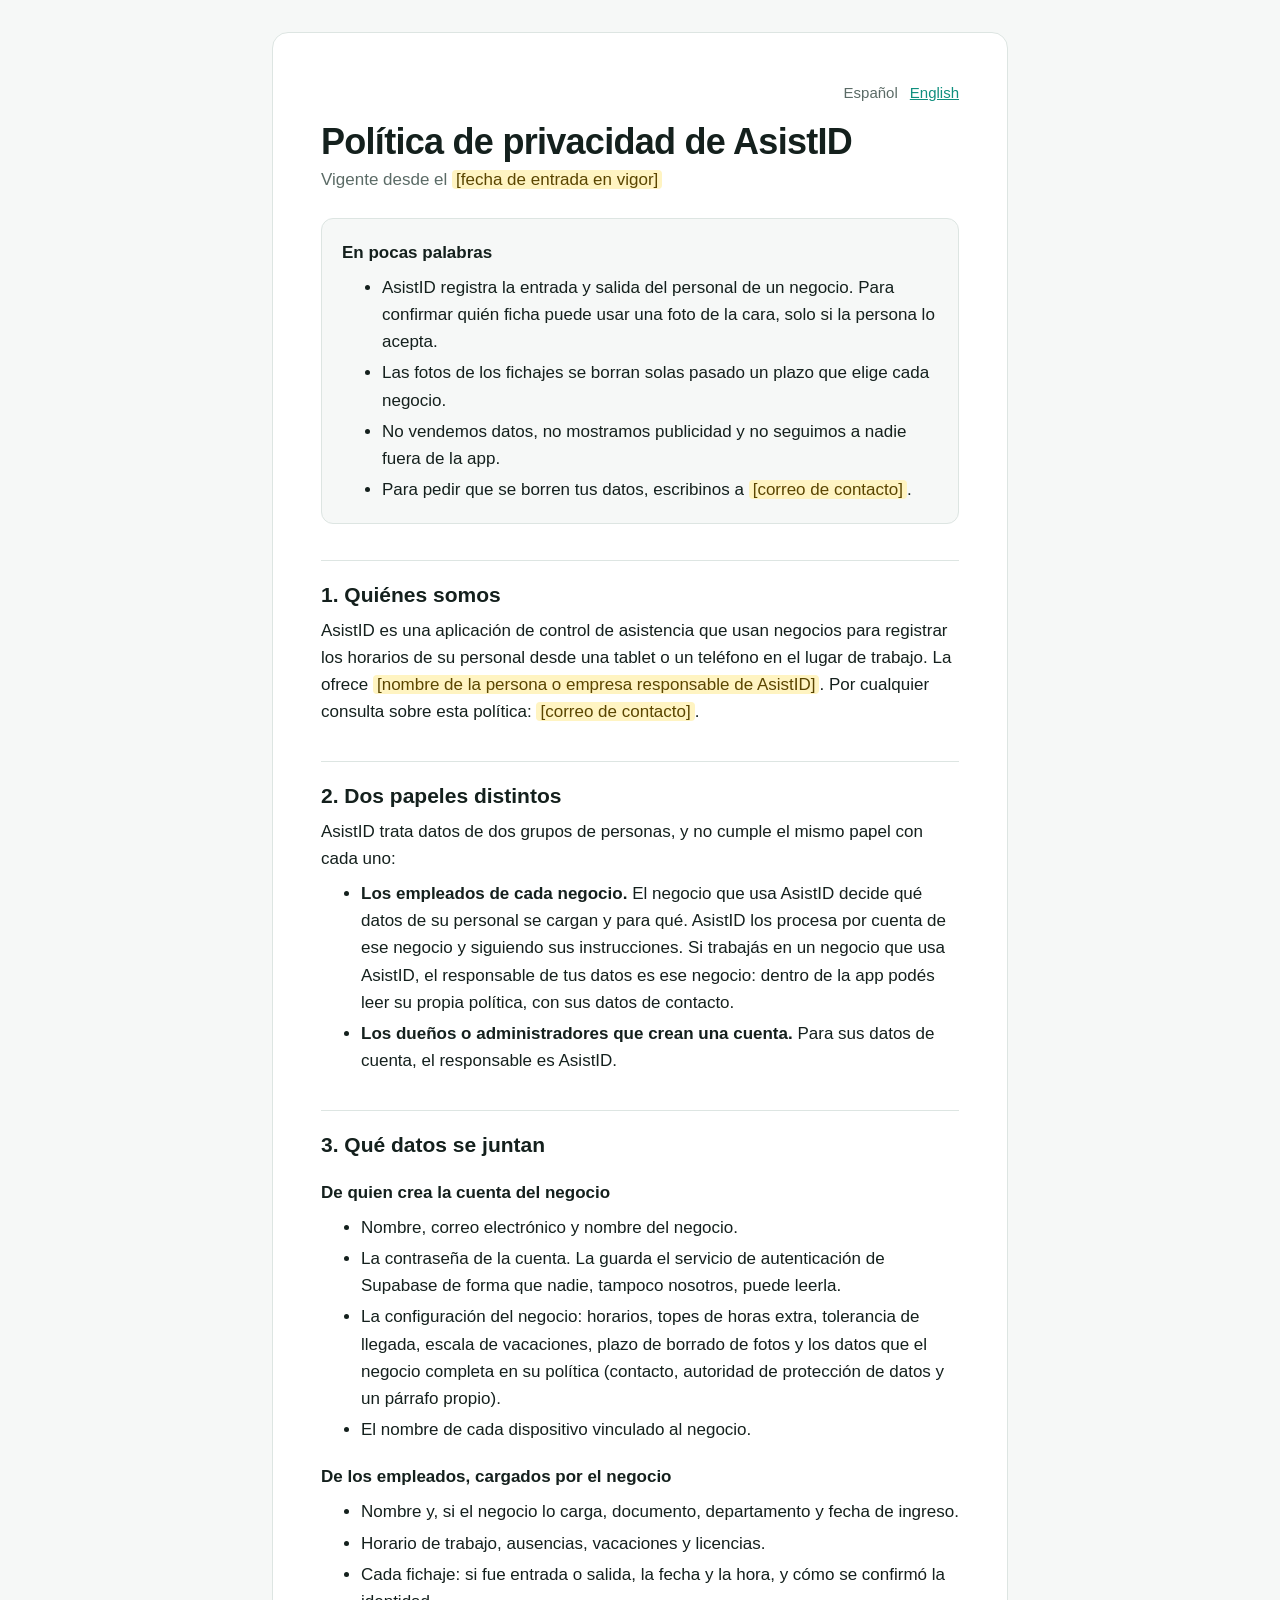
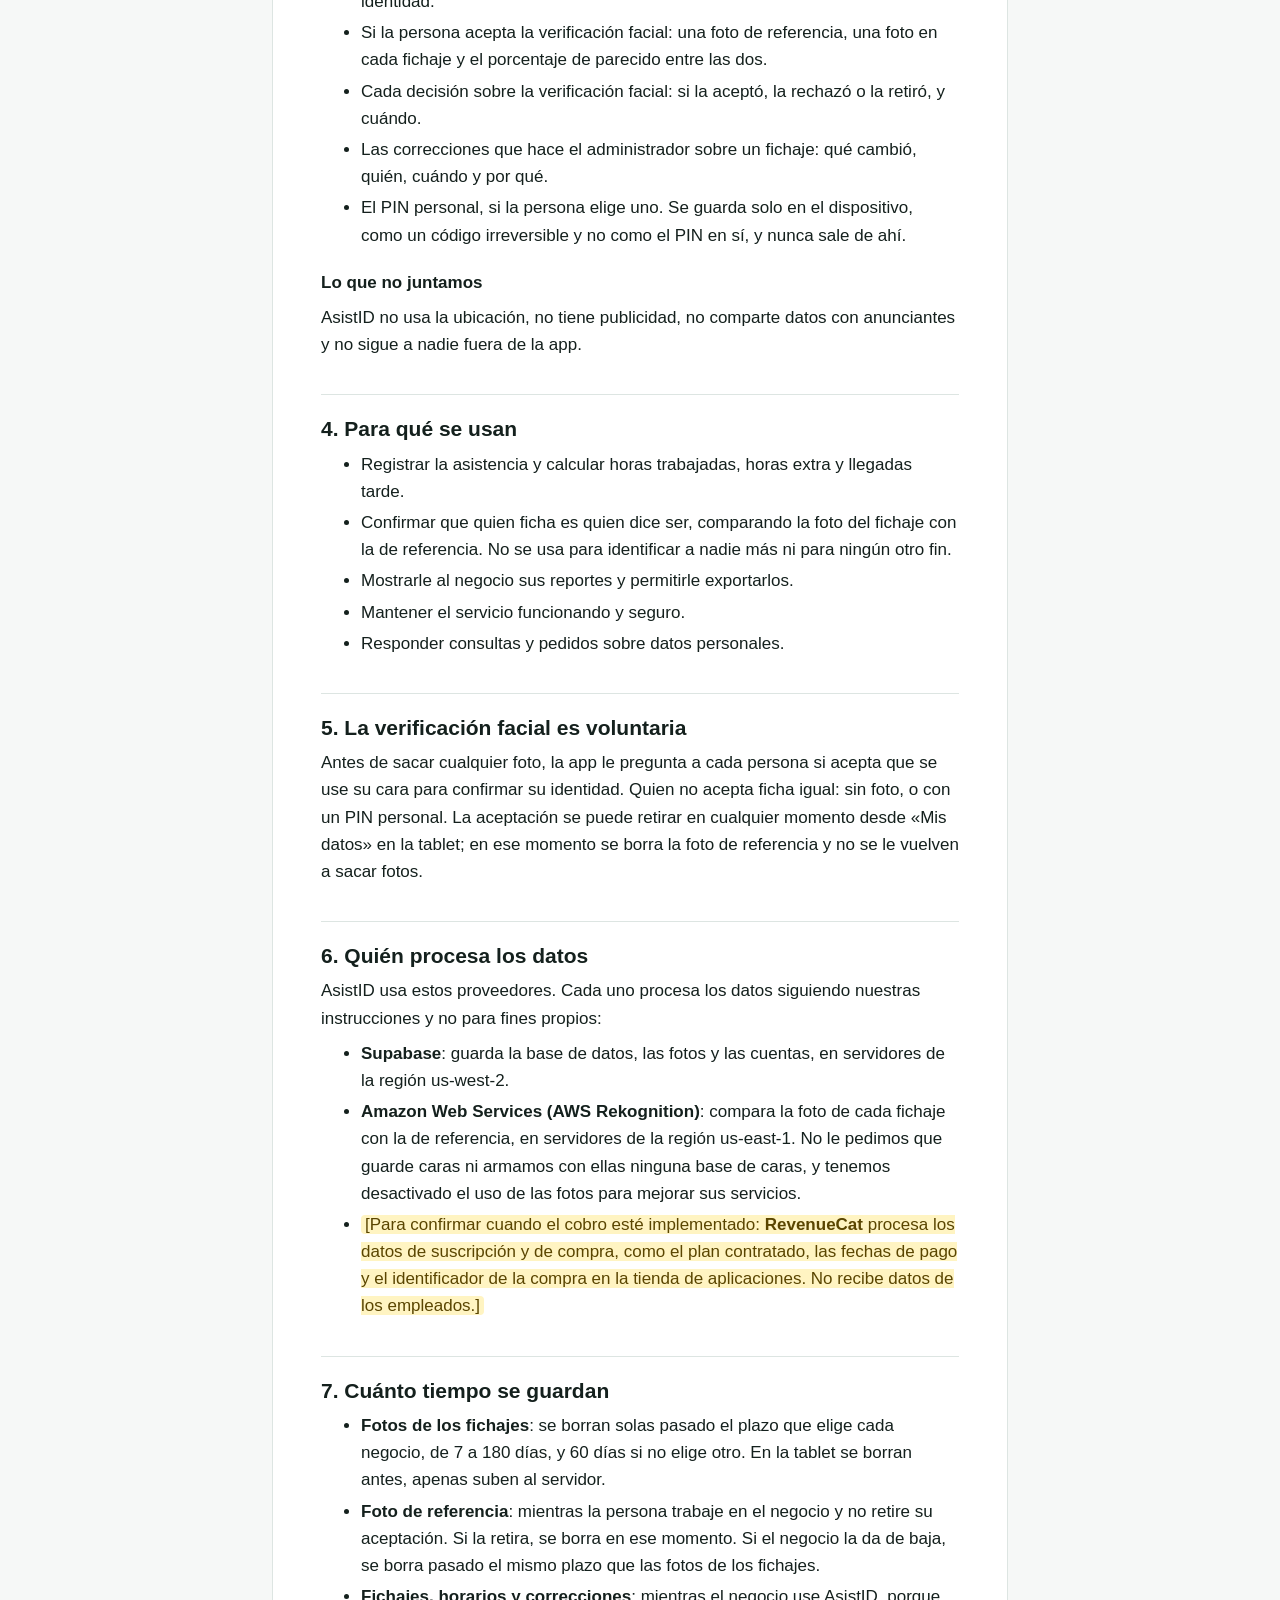
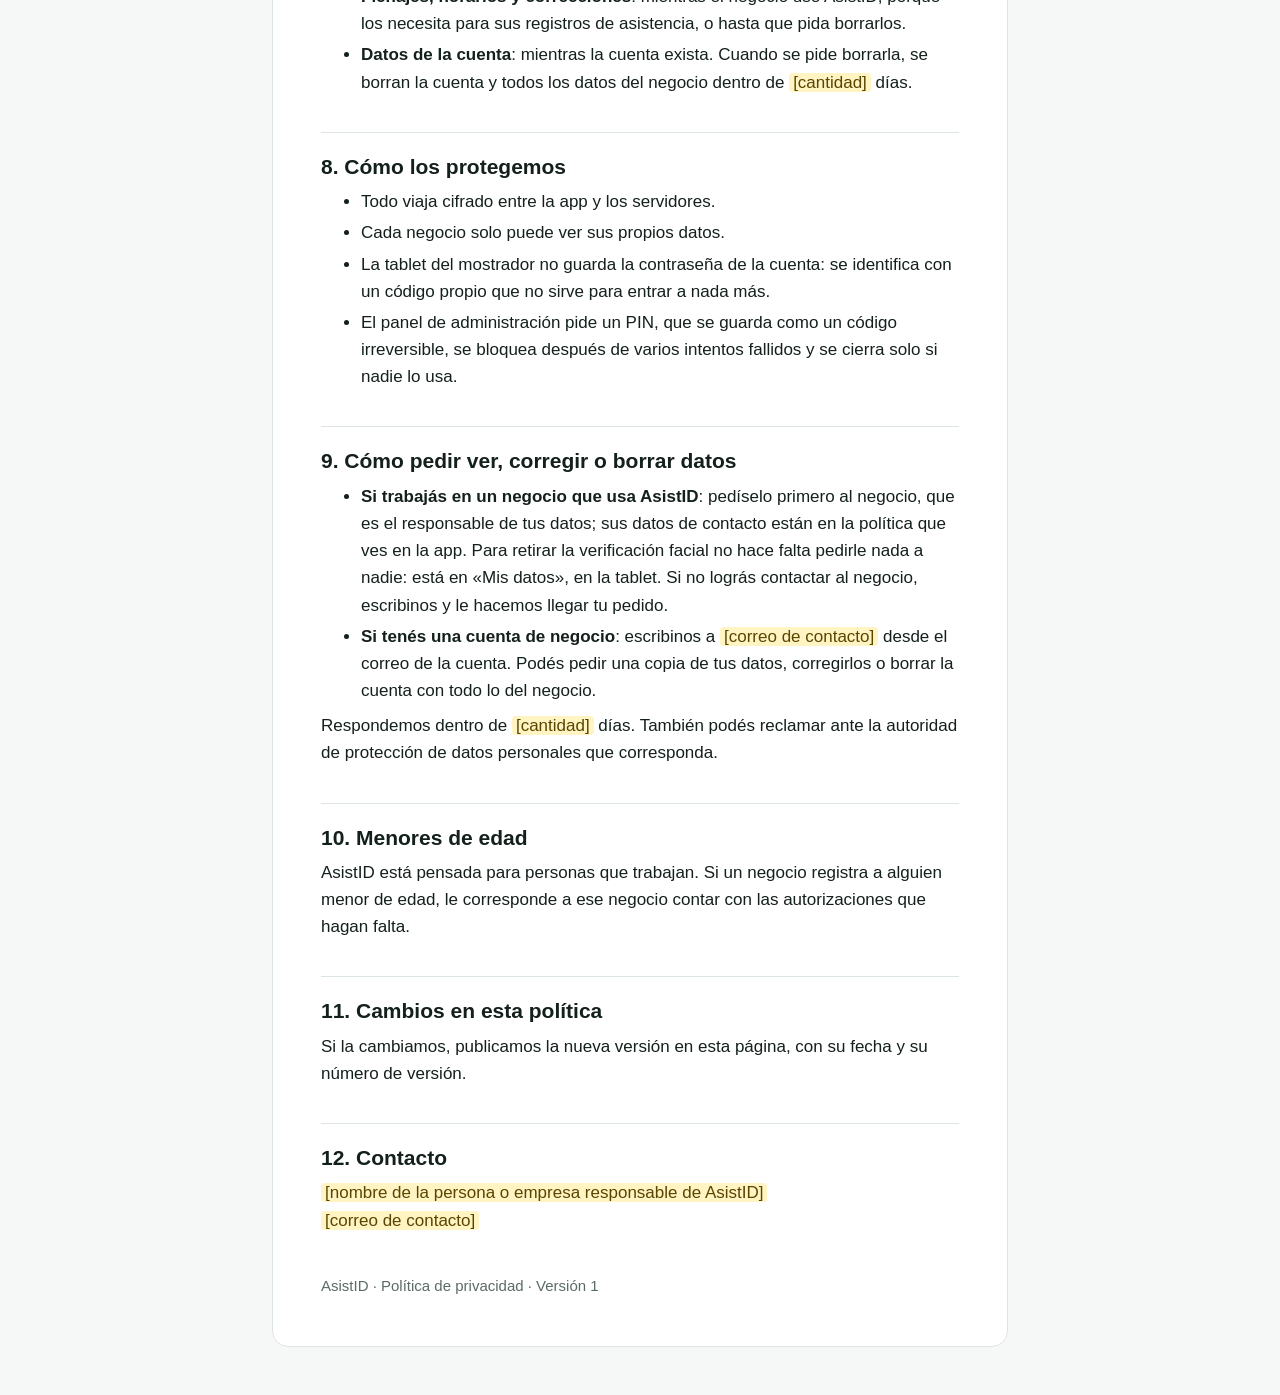
==== index.html @ 2f9e582d "Publica la politica de privacidad de AsistID En espanol (index.html) y en ingles (en/), sin recursos" ====
<!doctype html>
<html lang="es">
  <head>
    <meta charset="utf-8" />
    <meta name="viewport" content="width=device-width, initial-scale=1" />
    <title>Política de privacidad · AsistID</title>
    <meta
      name="description"
      content="Qué datos junta AsistID, para qué, quién los procesa, cuánto tiempo se guardan y cómo pedir que se borren."
    />
    <link rel="alternate" hreflang="en" href="en/" />
    <link rel="stylesheet" href="estilos.css" />
  </head>
  <body>
    <main class="hoja">
      <nav class="idioma" aria-label="Idioma">
        <a href="./" aria-current="page">Español</a>
        <a href="en/" hreflang="en" lang="en">English</a>
      </nav>

      <h1>Política de privacidad de AsistID</h1>
      <p class="vigencia">
        Vigente desde el <span class="completar">[fecha de entrada en vigor]</span>
      </p>

      <div class="resumen">
        <p><strong>En pocas palabras</strong></p>
        <ul>
          <li>
            AsistID registra la entrada y salida del personal de un negocio. Para confirmar quién
            ficha puede usar una foto de la cara, solo si la persona lo acepta.
          </li>
          <li>Las fotos de los fichajes se borran solas pasado un plazo que elige cada negocio.</li>
          <li>No vendemos datos, no mostramos publicidad y no seguimos a nadie fuera de la app.</li>
          <li>
            Para pedir que se borren tus datos, escribinos a
            <span class="completar">[correo de contacto]</span>.
          </li>
        </ul>
      </div>

      <h2>1. Quiénes somos</h2>
      <p>
        AsistID es una aplicación de control de asistencia que usan negocios para registrar los
        horarios de su personal desde una tablet o un teléfono en el lugar de trabajo. La ofrece
        <span class="completar">[nombre de la persona o empresa responsable de AsistID]</span>. Por
        cualquier consulta sobre esta política: <span class="completar">[correo de contacto]</span>.
      </p>

      <h2>2. Dos papeles distintos</h2>
      <p>AsistID trata datos de dos grupos de personas, y no cumple el mismo papel con cada uno:</p>
      <ul>
        <li>
          <strong>Los empleados de cada negocio.</strong> El negocio que usa AsistID decide qué datos
          de su personal se cargan y para qué. AsistID los procesa por cuenta de ese negocio y
          siguiendo sus instrucciones. Si trabajás en un negocio que usa AsistID, el responsable de
          tus datos es ese negocio: dentro de la app podés leer su propia política, con sus datos de
          contacto.
        </li>
        <li>
          <strong>Los dueños o administradores que crean una cuenta.</strong> Para sus datos de
          cuenta, el responsable es AsistID.
        </li>
      </ul>

      <h2>3. Qué datos se juntan</h2>

      <h3>De quien crea la cuenta del negocio</h3>
      <ul>
        <li>Nombre, correo electrónico y nombre del negocio.</li>
        <li>
          La contraseña de la cuenta. La guarda el servicio de autenticación de Supabase de forma
          que nadie, tampoco nosotros, puede leerla.
        </li>
        <li>
          La configuración del negocio: horarios, topes de horas extra, tolerancia de llegada,
          escala de vacaciones, plazo de borrado de fotos y los datos que el negocio completa en su
          política (contacto, autoridad de protección de datos y un párrafo propio).
        </li>
        <li>El nombre de cada dispositivo vinculado al negocio.</li>
      </ul>

      <h3>De los empleados, cargados por el negocio</h3>
      <ul>
        <li>Nombre y, si el negocio lo carga, documento, departamento y fecha de ingreso.</li>
        <li>Horario de trabajo, ausencias, vacaciones y licencias.</li>
        <li>
          Cada fichaje: si fue entrada o salida, la fecha y la hora, y cómo se confirmó la
          identidad.
        </li>
        <li>
          Si la persona acepta la verificación facial: una foto de referencia, una foto en cada
          fichaje y el porcentaje de parecido entre las dos.
        </li>
        <li>Cada decisión sobre la verificación facial: si la aceptó, la rechazó o la retiró, y cuándo.</li>
        <li>
          Las correcciones que hace el administrador sobre un fichaje: qué cambió, quién, cuándo y
          por qué.
        </li>
        <li>
          El PIN personal, si la persona elige uno. Se guarda solo en el dispositivo, como un código
          irreversible y no como el PIN en sí, y nunca sale de ahí.
        </li>
      </ul>

      <h3>Lo que no juntamos</h3>
      <p>
        AsistID no usa la ubicación, no tiene publicidad, no comparte datos con anunciantes y no
        sigue a nadie fuera de la app.
      </p>

      <h2>4. Para qué se usan</h2>
      <ul>
        <li>Registrar la asistencia y calcular horas trabajadas, horas extra y llegadas tarde.</li>
        <li>
          Confirmar que quien ficha es quien dice ser, comparando la foto del fichaje con la de
          referencia. No se usa para identificar a nadie más ni para ningún otro fin.
        </li>
        <li>Mostrarle al negocio sus reportes y permitirle exportarlos.</li>
        <li>Mantener el servicio funcionando y seguro.</li>
        <li>Responder consultas y pedidos sobre datos personales.</li>
      </ul>

      <h2>5. La verificación facial es voluntaria</h2>
      <p>
        Antes de sacar cualquier foto, la app le pregunta a cada persona si acepta que se use su
        cara para confirmar su identidad. Quien no acepta ficha igual: sin foto, o con un PIN
        personal. La aceptación se puede retirar en cualquier momento desde «Mis datos» en la
        tablet; en ese momento se borra la foto de referencia y no se le vuelven a sacar fotos.
      </p>

      <h2>6. Quién procesa los datos</h2>
      <p>
        AsistID usa estos proveedores. Cada uno procesa los datos siguiendo nuestras instrucciones y
        no para fines propios:
      </p>
      <ul>
        <li>
          <strong>Supabase</strong>: guarda la base de datos, las fotos y las cuentas, en servidores
          de la región us-west-2.
        </li>
        <li>
          <strong>Amazon Web Services (AWS Rekognition)</strong>: compara la foto de cada fichaje con
          la de referencia, en servidores de la región us-east-1. No le pedimos que guarde caras ni
          armamos con ellas ninguna base de caras, y tenemos desactivado el uso de las fotos para
          mejorar sus servicios.
        </li>
        <li>
          <span class="completar"
            >[Para confirmar cuando el cobro esté implementado:
            <strong>RevenueCat</strong> procesa los datos de suscripción y de compra, como el plan
            contratado, las fechas de pago y el identificador de la compra en la tienda de
            aplicaciones. No recibe datos de los empleados.]</span
          >
        </li>
      </ul>

      <h2>7. Cuánto tiempo se guardan</h2>
      <ul>
        <li>
          <strong>Fotos de los fichajes</strong>: se borran solas pasado el plazo que elige cada
          negocio, de 7 a 180 días, y 60 días si no elige otro. En la tablet se borran antes, apenas
          suben al servidor.
        </li>
        <li>
          <strong>Foto de referencia</strong>: mientras la persona trabaje en el negocio y no retire
          su aceptación. Si la retira, se borra en ese momento. Si el negocio la da de baja, se
          borra pasado el mismo plazo que las fotos de los fichajes.
        </li>
        <li>
          <strong>Fichajes, horarios y correcciones</strong>: mientras el negocio use AsistID, porque
          los necesita para sus registros de asistencia, o hasta que pida borrarlos.
        </li>
        <li>
          <strong>Datos de la cuenta</strong>: mientras la cuenta exista. Cuando se pide borrarla, se
          borran la cuenta y todos los datos del negocio dentro de
          <span class="completar">[cantidad]</span> días.
        </li>
      </ul>

      <h2>8. Cómo los protegemos</h2>
      <ul>
        <li>Todo viaja cifrado entre la app y los servidores.</li>
        <li>Cada negocio solo puede ver sus propios datos.</li>
        <li>
          La tablet del mostrador no guarda la contraseña de la cuenta: se identifica con un código
          propio que no sirve para entrar a nada más.
        </li>
        <li>
          El panel de administración pide un PIN, que se guarda como un código irreversible, se
          bloquea después de varios intentos fallidos y se cierra solo si nadie lo usa.
        </li>
      </ul>

      <h2>9. Cómo pedir ver, corregir o borrar datos</h2>
      <ul>
        <li>
          <strong>Si trabajás en un negocio que usa AsistID</strong>: pedíselo primero al negocio,
          que es el responsable de tus datos; sus datos de contacto están en la política que ves en
          la app. Para retirar la verificación facial no hace falta pedirle nada a nadie: está en
          «Mis datos», en la tablet. Si no lográs contactar al negocio, escribinos y le hacemos
          llegar tu pedido.
        </li>
        <li>
          <strong>Si tenés una cuenta de negocio</strong>: escribinos a
          <span class="completar">[correo de contacto]</span> desde el correo de la cuenta. Podés
          pedir una copia de tus datos, corregirlos o borrar la cuenta con todo lo del negocio.
        </li>
      </ul>
      <p>
        Respondemos dentro de <span class="completar">[cantidad]</span> días. También podés reclamar
        ante la autoridad de protección de datos personales que corresponda.
      </p>

      <h2>10. Menores de edad</h2>
      <p>
        AsistID está pensada para personas que trabajan. Si un negocio registra a alguien menor de
        edad, le corresponde a ese negocio contar con las autorizaciones que hagan falta.
      </p>

      <h2>11. Cambios en esta política</h2>
      <p>
        Si la cambiamos, publicamos la nueva versión en esta página, con su fecha y su número de
        versión.
      </p>

      <h2>12. Contacto</h2>
      <p>
        <span class="completar">[nombre de la persona o empresa responsable de AsistID]</span><br />
        <span class="completar">[correo de contacto]</span>
      </p>

      <footer>AsistID · Política de privacidad · Versión 1</footer>
    </main>
  </body>
</html>
---- estilos.css ----
/* Política de privacidad de AsistID. Sin fuentes, scripts ni recursos
   externos: una página de privacidad no tiene por qué avisarle a nadie
   quién la está leyendo. */

:root {
  color-scheme: light;
  --fondo: #f6f8f7;
  --hoja: #ffffff;
  --texto: #14201d;
  --suave: #5b6b66;
  --borde: #dde5e2;
  --acento: #0f8f7e;
  --marca-fondo: #fff4c2;
  --marca-texto: #5a4500;
}

@media (prefers-color-scheme: dark) {
  :root {
    color-scheme: dark;
    --fondo: #0d1413;
    --hoja: #141e1c;
    --texto: #e7efec;
    --suave: #9fb1ab;
    --borde: #26332f;
    --acento: #4fd1bd;
    --marca-fondo: #4a3d00;
    --marca-texto: #ffe58a;
  }
}

* {
  box-sizing: border-box;
}

body {
  margin: 0;
  background: var(--fondo);
  color: var(--texto);
  font: 17px/1.6 -apple-system, BlinkMacSystemFont, 'Segoe UI', Roboto, 'Helvetica Neue', Arial,
    sans-serif;
  padding-inline: 16px;
}

.hoja {
  max-width: 46rem;
  margin: 32px auto 48px;
  background: var(--hoja);
  border: 1px solid var(--borde);
  border-radius: 16px;
  padding: clamp(20px, 5vw, 48px);
}

.idioma {
  display: flex;
  justify-content: flex-end;
  gap: 12px;
  font-size: 15px;
}

.idioma a,
a {
  color: var(--acento);
}

.idioma [aria-current='page'] {
  color: var(--suave);
  text-decoration: none;
  pointer-events: none;
}

h1 {
  font-size: clamp(28px, 6vw, 36px);
  line-height: 1.15;
  letter-spacing: -0.02em;
  margin: 16px 0 4px;
}

.vigencia {
  color: var(--suave);
  margin: 0 0 24px;
}

h2 {
  font-size: 21px;
  line-height: 1.3;
  margin: 36px 0 8px;
  padding-top: 20px;
  border-top: 1px solid var(--borde);
}

h3 {
  font-size: 17px;
  margin: 20px 0 4px;
}

p,
ul {
  margin: 8px 0;
}

li {
  margin: 4px 0;
}

/* Lo que falta completar antes de publicar: que se vea de lejos. */
.completar {
  background: var(--marca-fondo);
  color: var(--marca-texto);
  border-radius: 4px;
  padding: 0 4px;
}

.resumen {
  background: var(--fondo);
  border: 1px solid var(--borde);
  border-radius: 12px;
  padding: 12px 20px;
}

footer {
  color: var(--suave);
  font-size: 15px;
  margin-top: 40px;
}
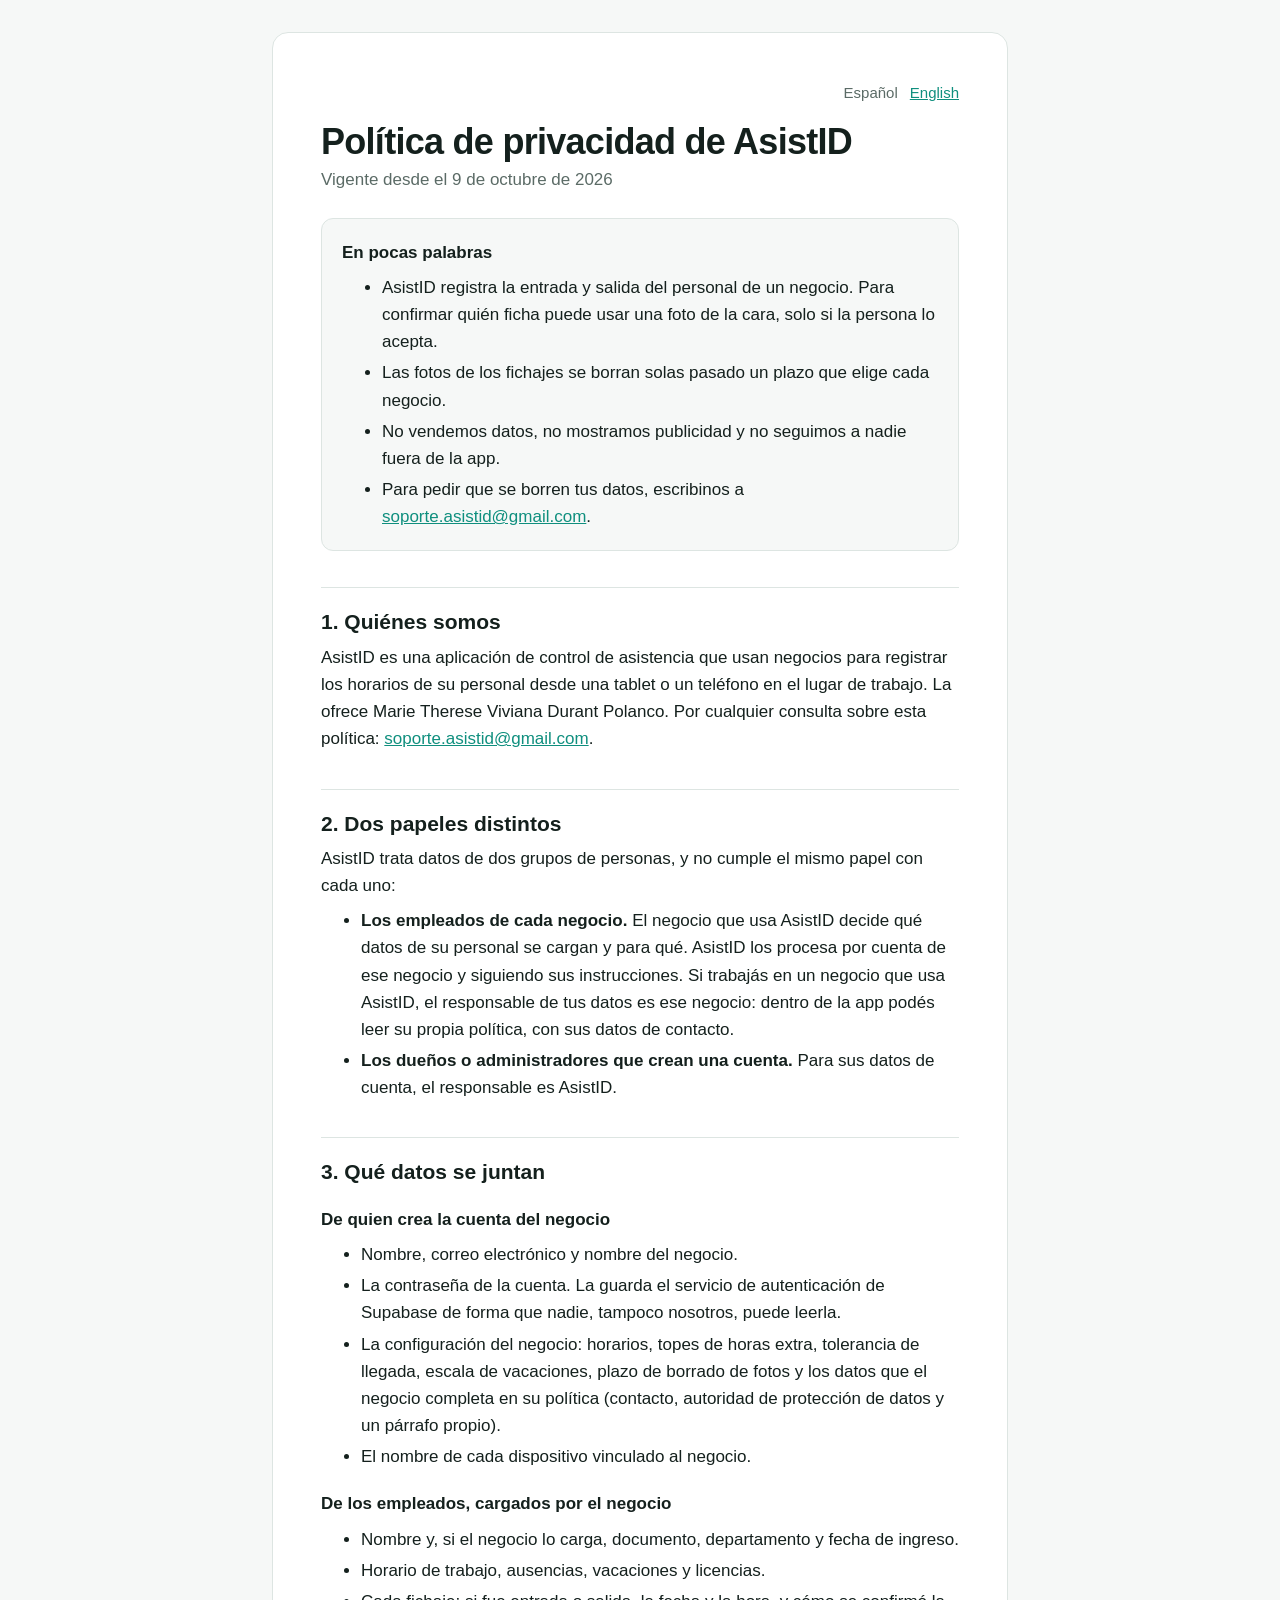
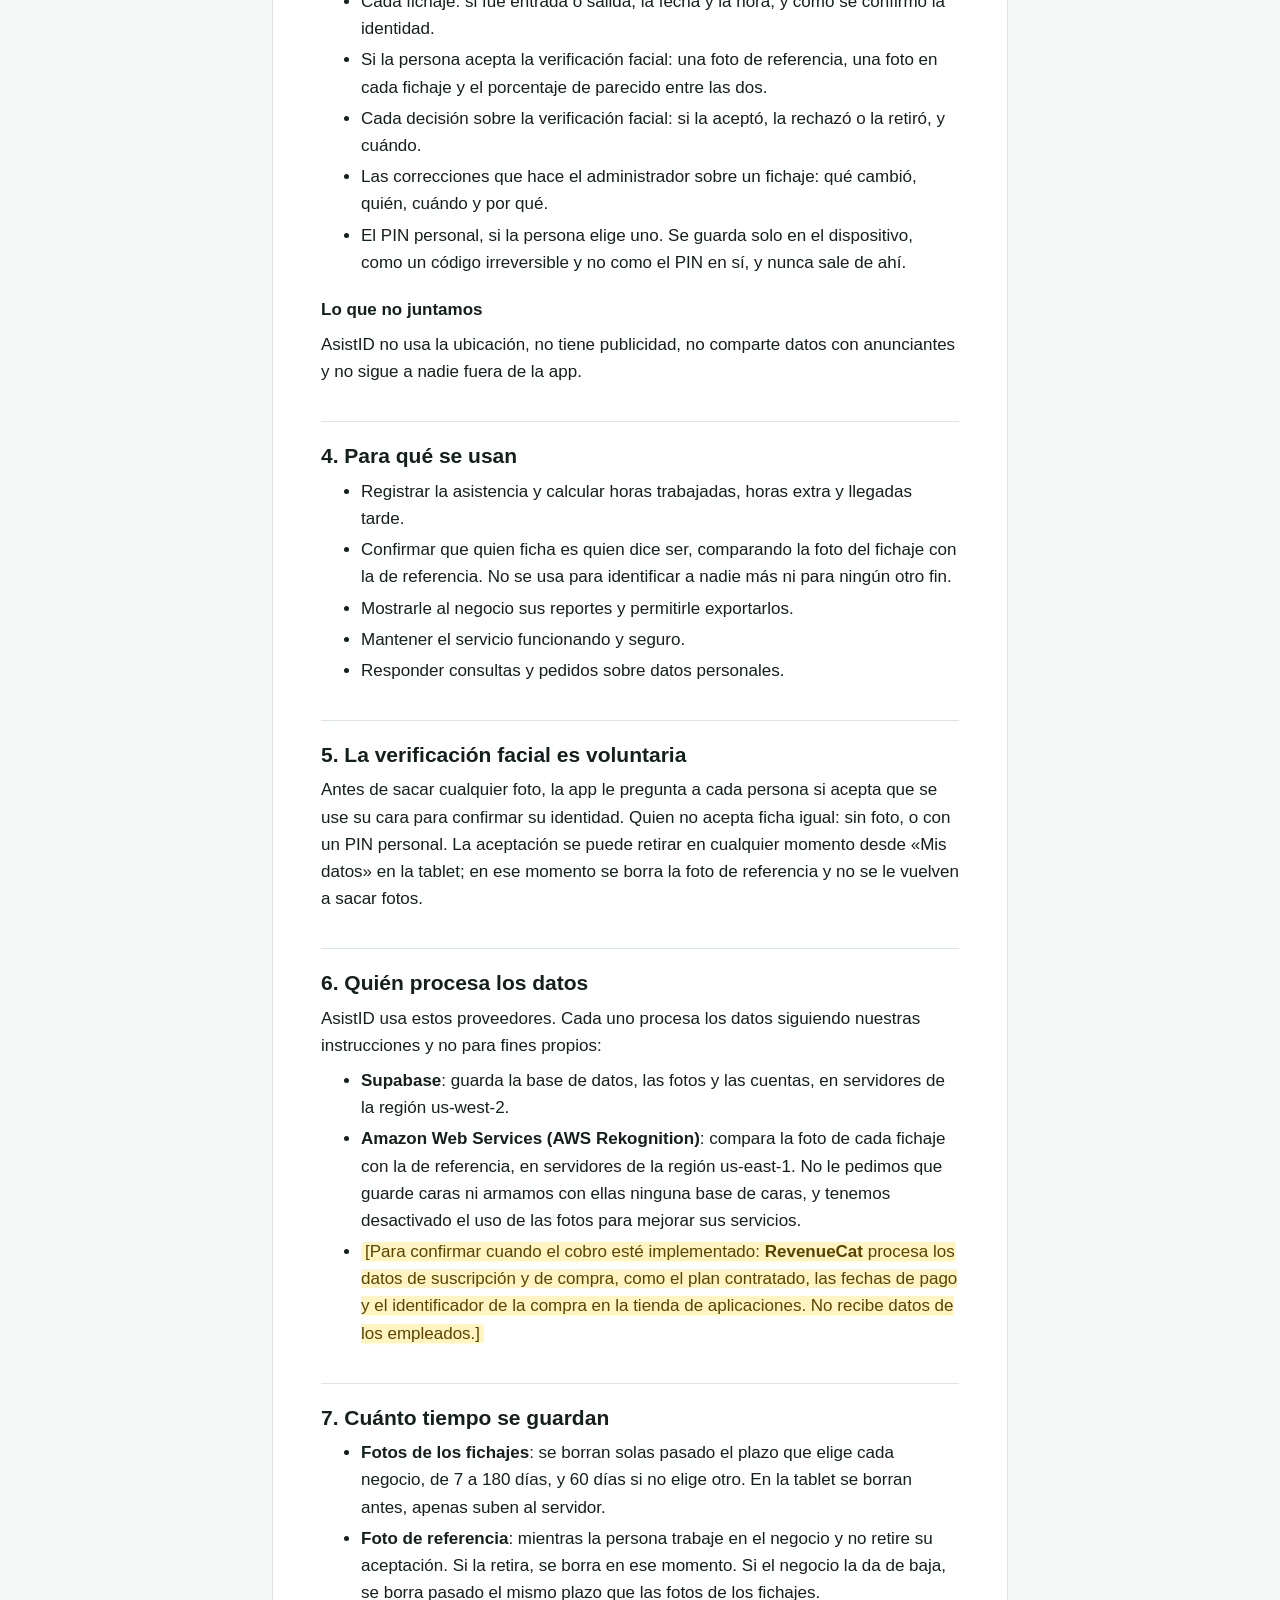
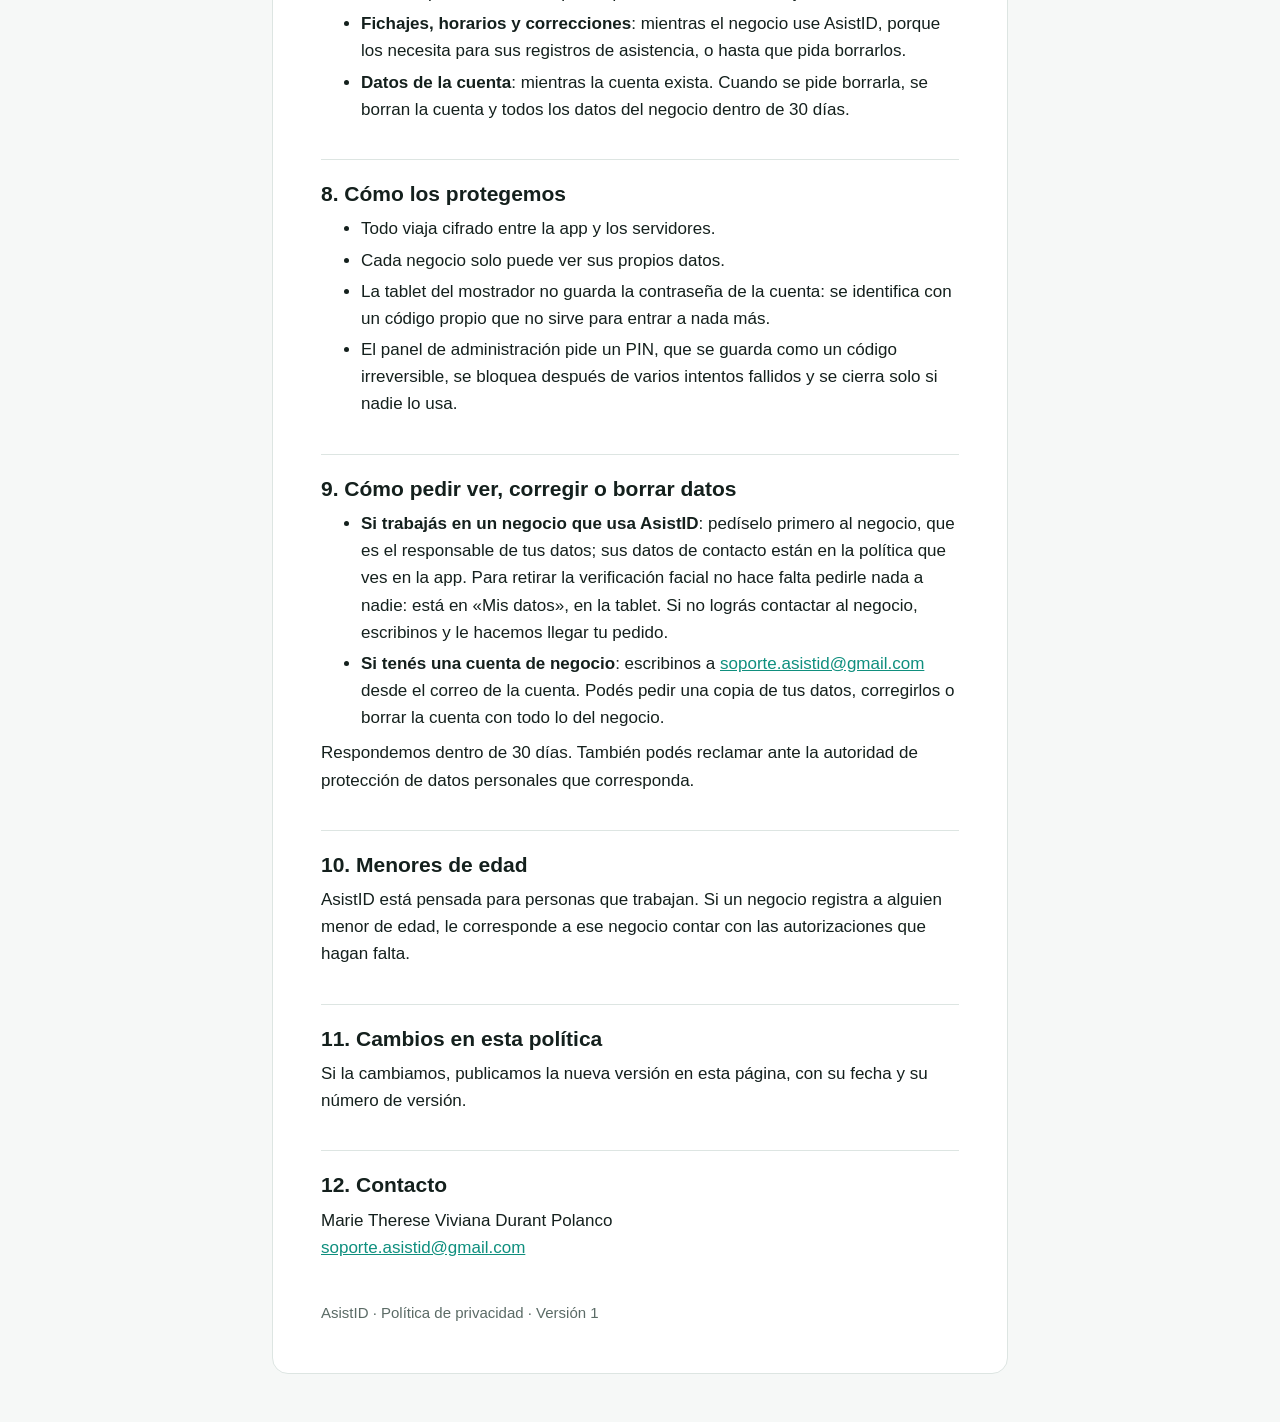
==== commit 98c8118e: "Completa los datos de la politica de privacidad Fecha de entrada en vigor, responsable, correo de co" ====
--- a/index.html
+++ b/index.html
@@ -20,7 +20,7 @@
 
       <h1>Política de privacidad de AsistID</h1>
       <p class="vigencia">
-        Vigente desde el <span class="completar">[fecha de entrada en vigor]</span>
+        Vigente desde el 9 de octubre de 2026
       </p>
 
       <div class="resumen">
@@ -34,7 +34,7 @@
           <li>No vendemos datos, no mostramos publicidad y no seguimos a nadie fuera de la app.</li>
           <li>
             Para pedir que se borren tus datos, escribinos a
-            <span class="completar">[correo de contacto]</span>.
+            <a href="mailto:soporte.asistid@gmail.com">soporte.asistid@gmail.com</a>.
           </li>
         </ul>
       </div>
@@ -43,8 +43,8 @@
       <p>
         AsistID es una aplicación de control de asistencia que usan negocios para registrar los
         horarios de su personal desde una tablet o un teléfono en el lugar de trabajo. La ofrece
-        <span class="completar">[nombre de la persona o empresa responsable de AsistID]</span>. Por
-        cualquier consulta sobre esta política: <span class="completar">[correo de contacto]</span>.
+        Marie Therese Viviana Durant Polanco. Por
+        cualquier consulta sobre esta política: <a href="mailto:soporte.asistid@gmail.com">soporte.asistid@gmail.com</a>.
       </p>
 
       <h2>2. Dos papeles distintos</h2>
@@ -174,7 +174,7 @@
         <li>
           <strong>Datos de la cuenta</strong>: mientras la cuenta exista. Cuando se pide borrarla, se
           borran la cuenta y todos los datos del negocio dentro de
-          <span class="completar">[cantidad]</span> días.
+          30 días.
         </li>
       </ul>
 
@@ -203,12 +203,12 @@
         </li>
         <li>
           <strong>Si tenés una cuenta de negocio</strong>: escribinos a
-          <span class="completar">[correo de contacto]</span> desde el correo de la cuenta. Podés
+          <a href="mailto:soporte.asistid@gmail.com">soporte.asistid@gmail.com</a> desde el correo de la cuenta. Podés
           pedir una copia de tus datos, corregirlos o borrar la cuenta con todo lo del negocio.
         </li>
       </ul>
       <p>
-        Respondemos dentro de <span class="completar">[cantidad]</span> días. También podés reclamar
+        Respondemos dentro de 30 días. También podés reclamar
         ante la autoridad de protección de datos personales que corresponda.
       </p>
 
@@ -226,8 +226,8 @@
 
       <h2>12. Contacto</h2>
       <p>
-        <span class="completar">[nombre de la persona o empresa responsable de AsistID]</span><br />
-        <span class="completar">[correo de contacto]</span>
+        Marie Therese Viviana Durant Polanco<br />
+        <a href="mailto:soporte.asistid@gmail.com">soporte.asistid@gmail.com</a>
       </p>
 
       <footer>AsistID · Política de privacidad · Versión 1</footer>
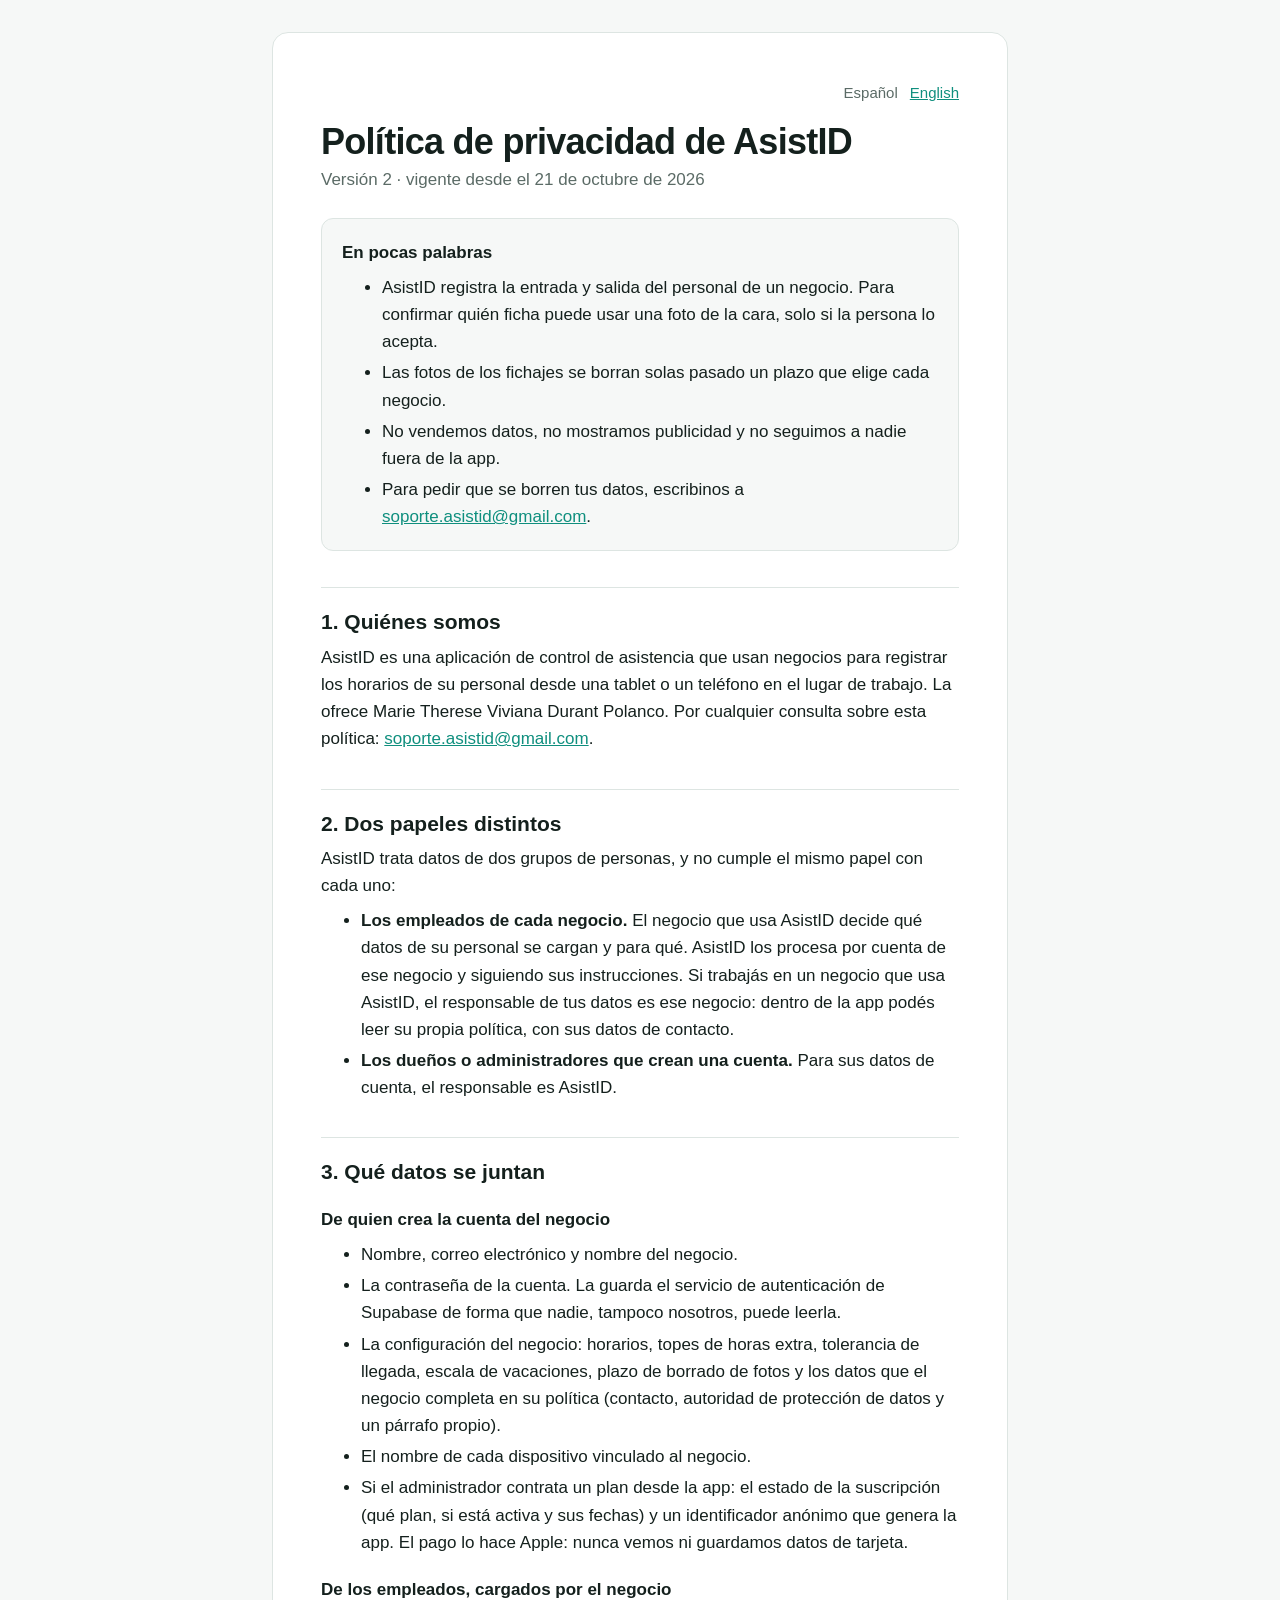
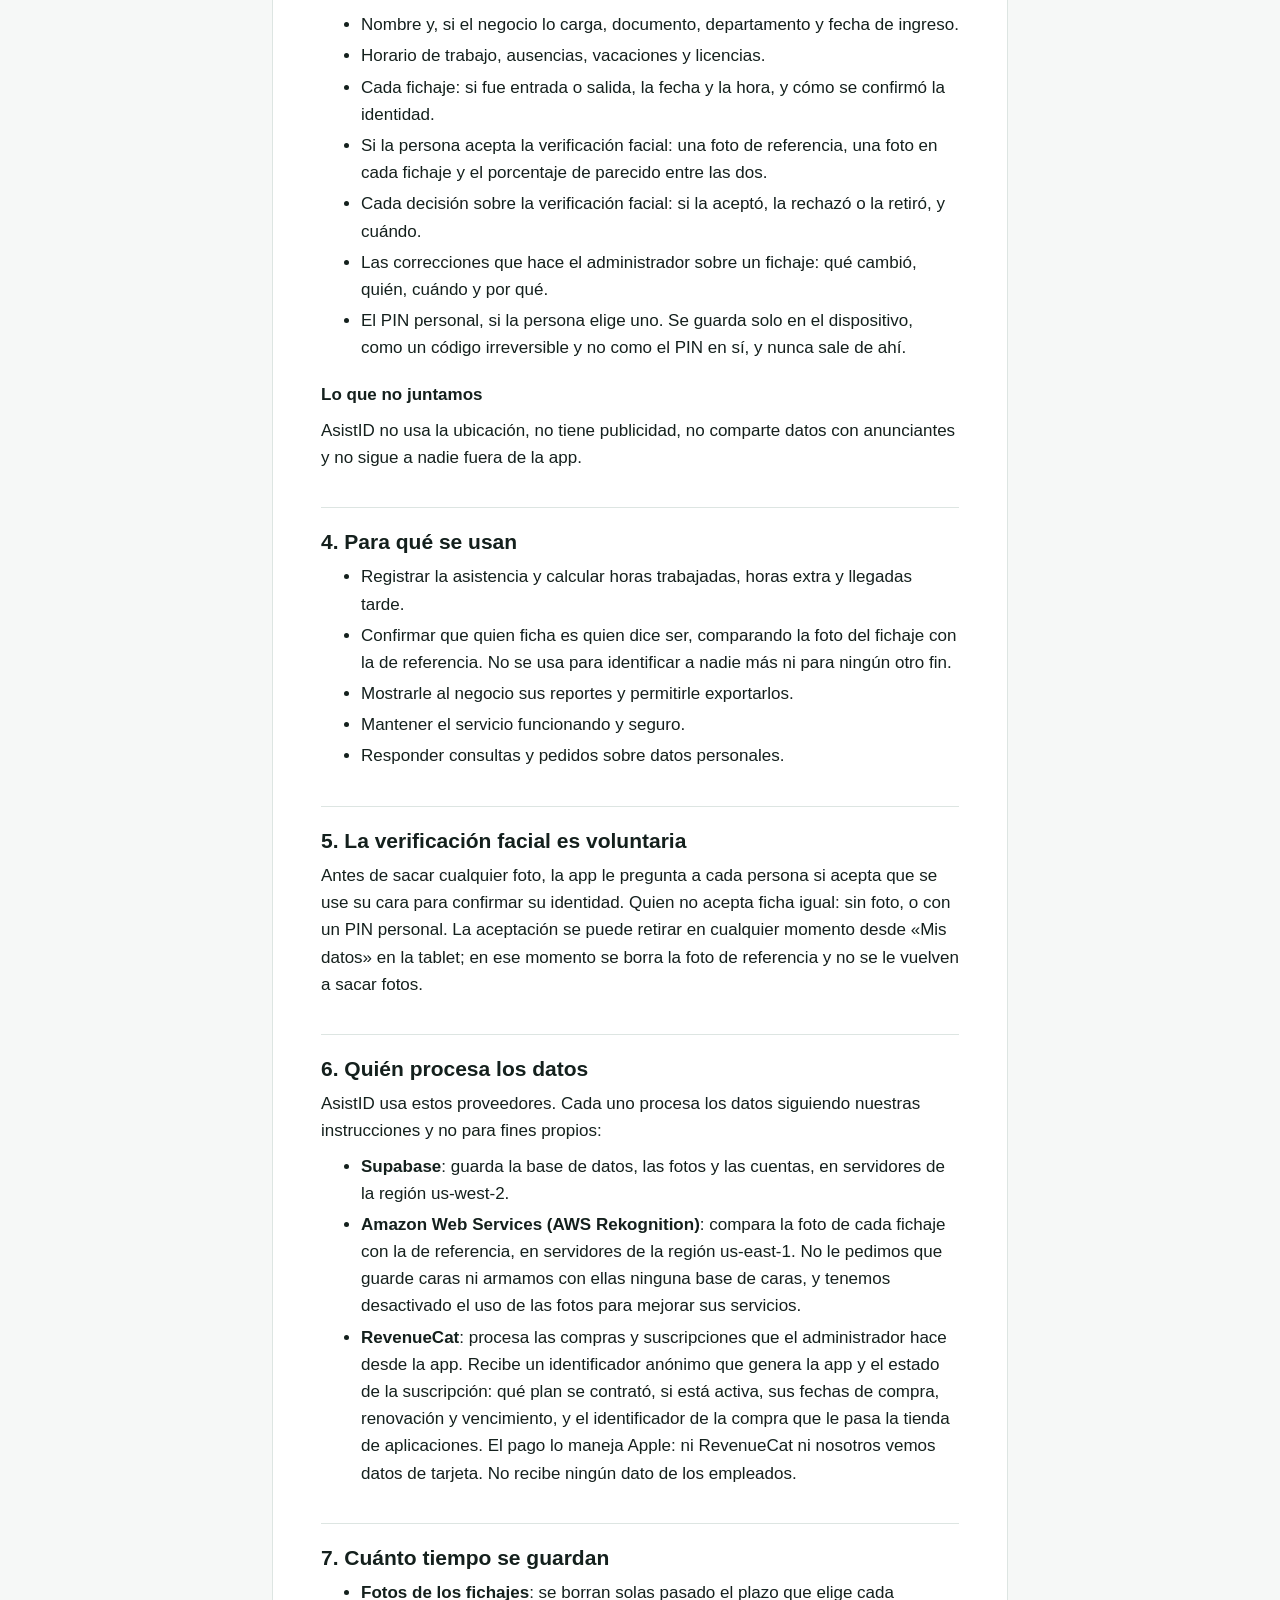
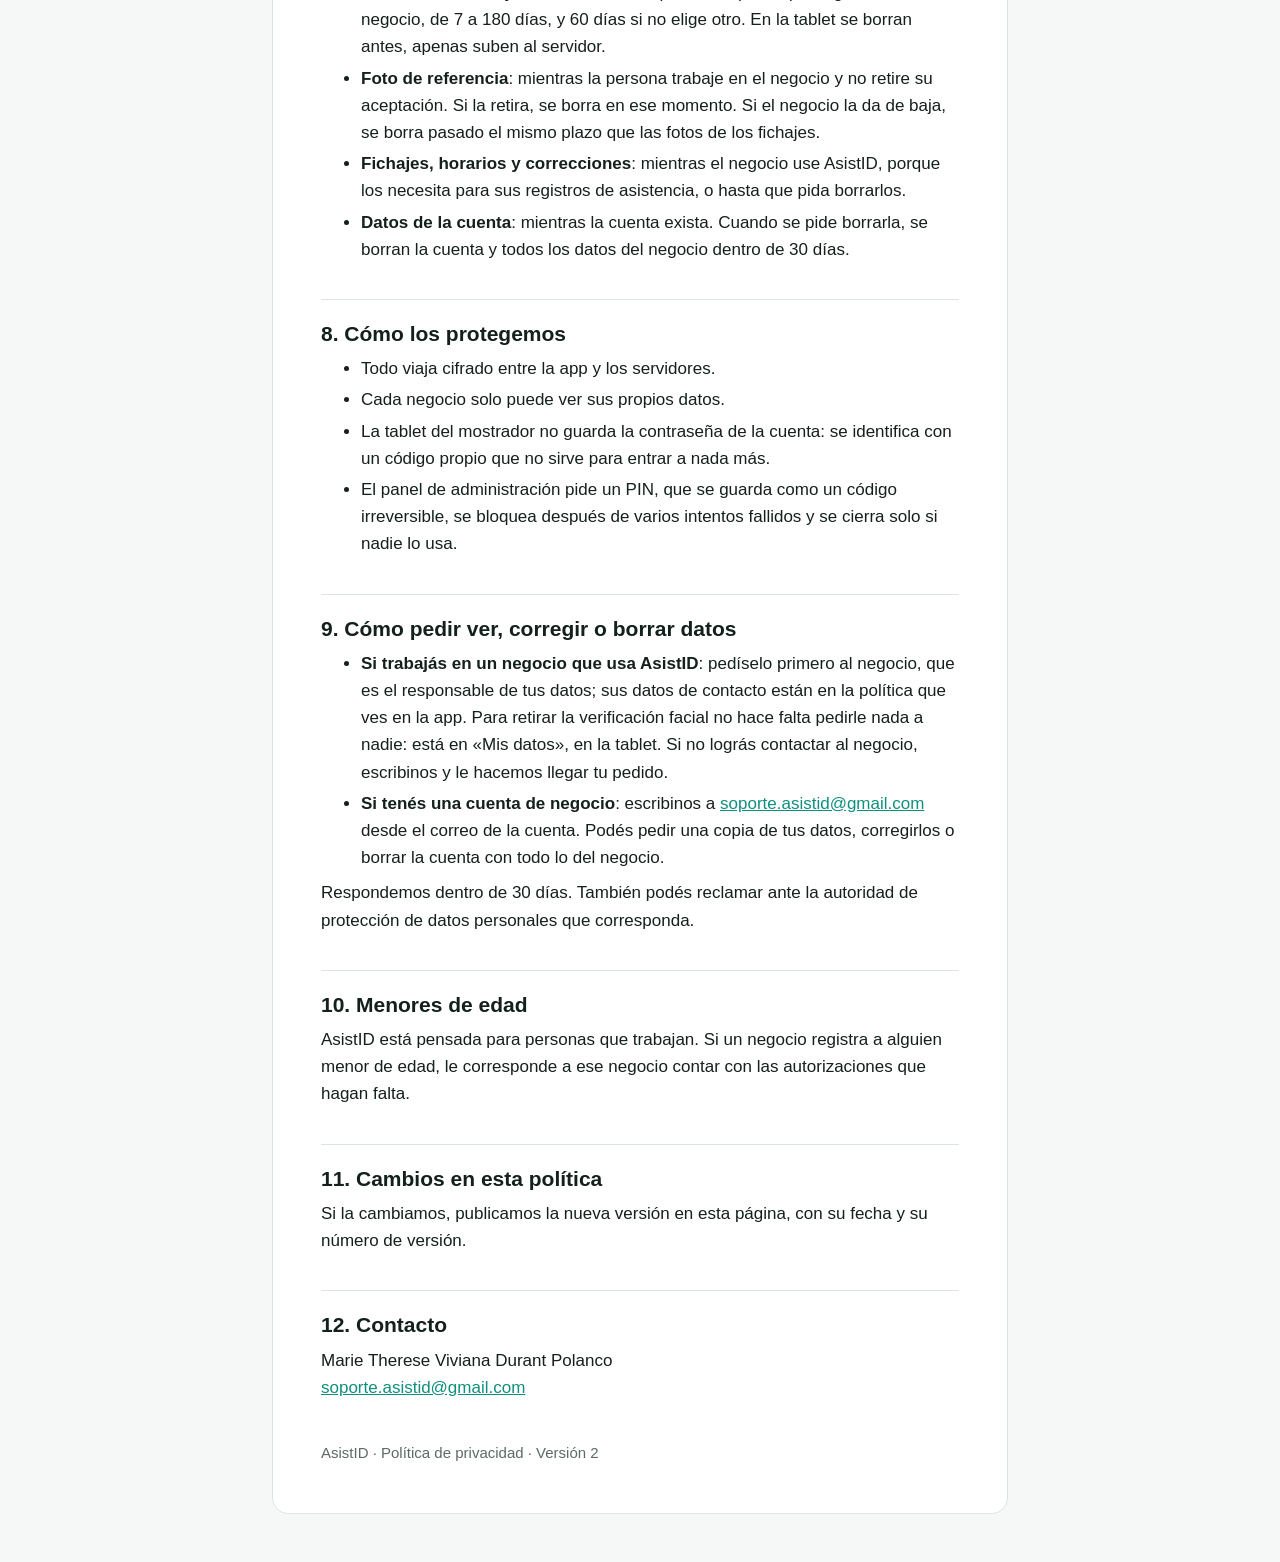
==== commit 08ec2ee2: "Agrega RevenueCat a la politica (version 2) RevenueCat procesa las compras y suscripciones del admin" ====
--- a/index.html
+++ b/index.html
@@ -20,7 +20,7 @@
 
       <h1>Política de privacidad de AsistID</h1>
       <p class="vigencia">
-        Vigente desde el 9 de octubre de 2026
+        Versión 2 · vigente desde el 21 de octubre de 2026
       </p>
 
       <div class="resumen">
@@ -78,6 +78,11 @@
           política (contacto, autoridad de protección de datos y un párrafo propio).
         </li>
         <li>El nombre de cada dispositivo vinculado al negocio.</li>
+        <li>
+          Si el administrador contrata un plan desde la app: el estado de la suscripción (qué plan,
+          si está activa y sus fechas) y un identificador anónimo que genera la app. El pago lo
+          hace Apple: nunca vemos ni guardamos datos de tarjeta.
+        </li>
       </ul>
 
       <h3>De los empleados, cargados por el negocio</h3>
@@ -146,12 +151,12 @@
           mejorar sus servicios.
         </li>
         <li>
-          <span class="completar"
-            >[Para confirmar cuando el cobro esté implementado:
-            <strong>RevenueCat</strong> procesa los datos de suscripción y de compra, como el plan
-            contratado, las fechas de pago y el identificador de la compra en la tienda de
-            aplicaciones. No recibe datos de los empleados.]</span
-          >
+          <strong>RevenueCat</strong>: procesa las compras y suscripciones que el administrador hace
+          desde la app. Recibe un identificador anónimo que genera la app y el estado de la
+          suscripción: qué plan se contrató, si está activa, sus fechas de compra, renovación y
+          vencimiento, y el identificador de la compra que le pasa la tienda de aplicaciones. El
+          pago lo maneja Apple: ni RevenueCat ni nosotros vemos datos de tarjeta. No recibe ningún
+          dato de los empleados.
         </li>
       </ul>
 
@@ -230,7 +235,7 @@
         <a href="mailto:soporte.asistid@gmail.com">soporte.asistid@gmail.com</a>
       </p>
 
-      <footer>AsistID · Política de privacidad · Versión 1</footer>
+      <footer>AsistID · Política de privacidad · Versión 2</footer>
     </main>
   </body>
 </html>
